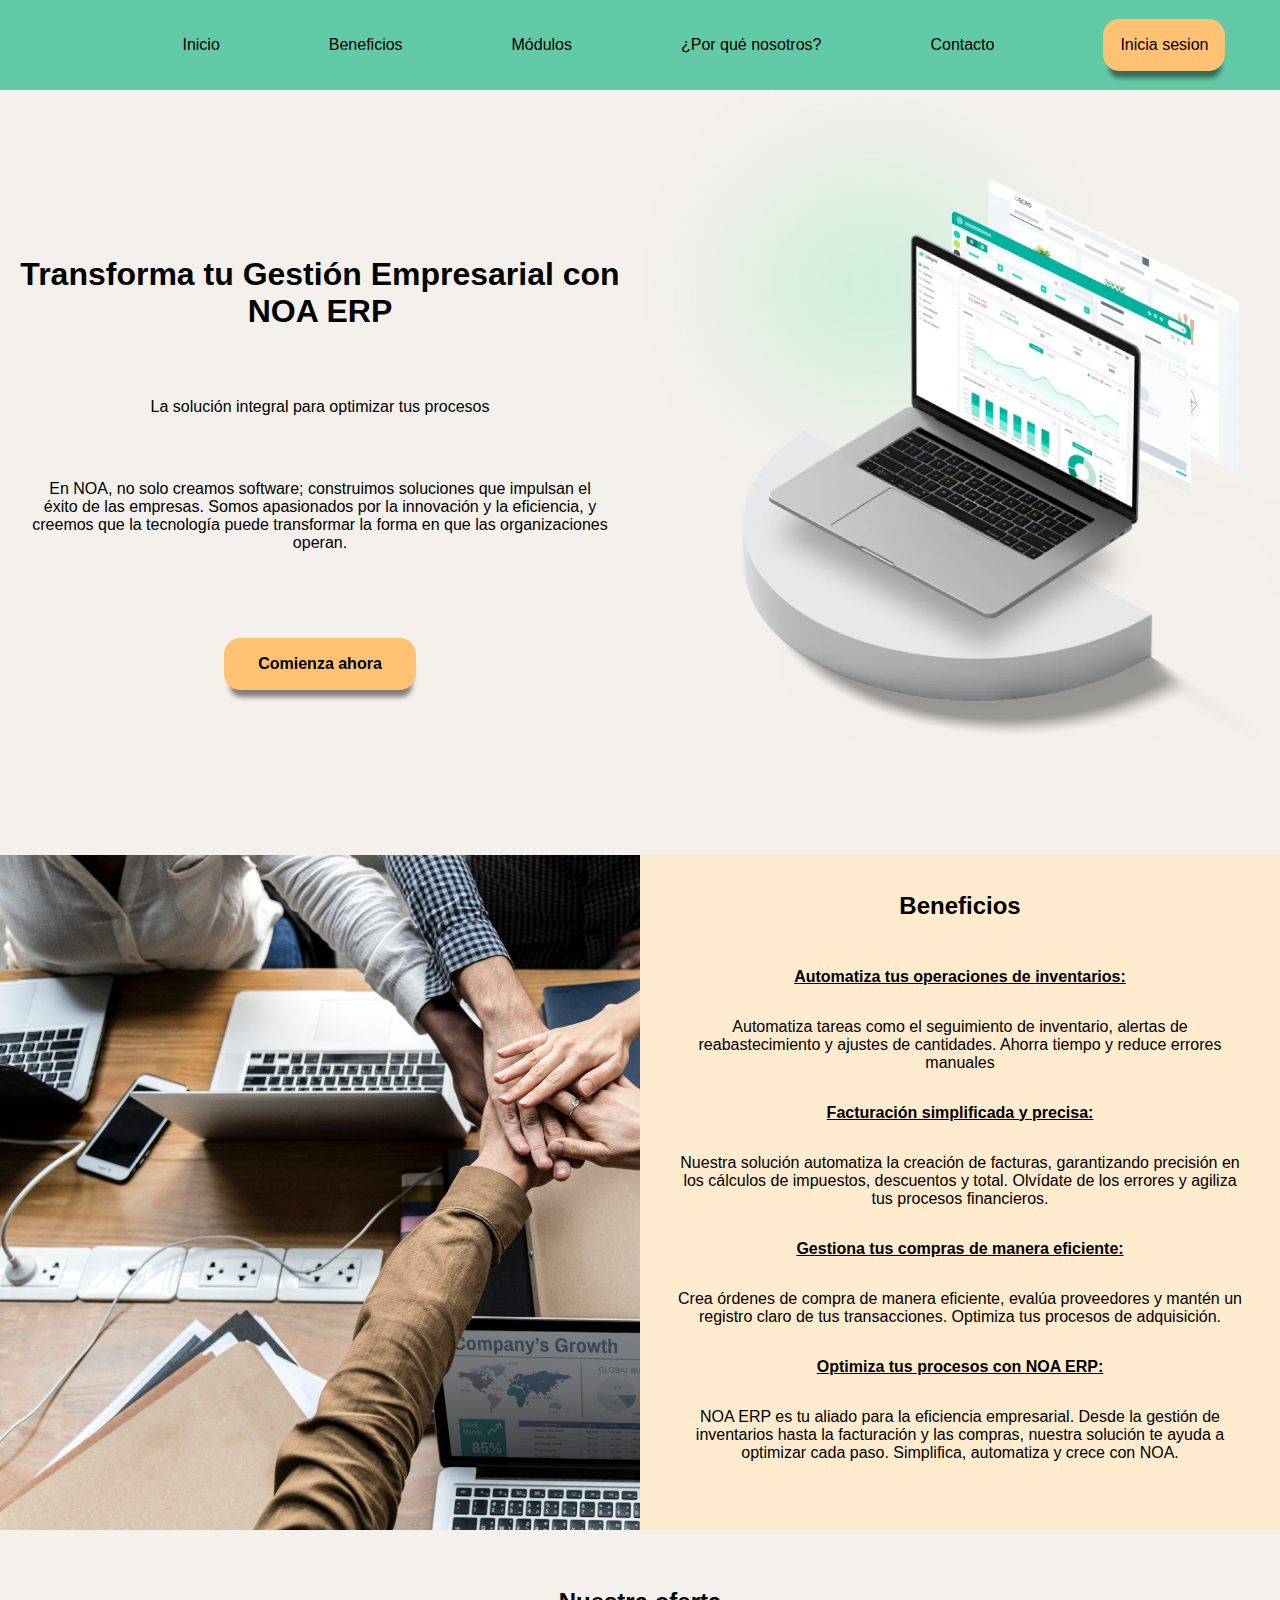
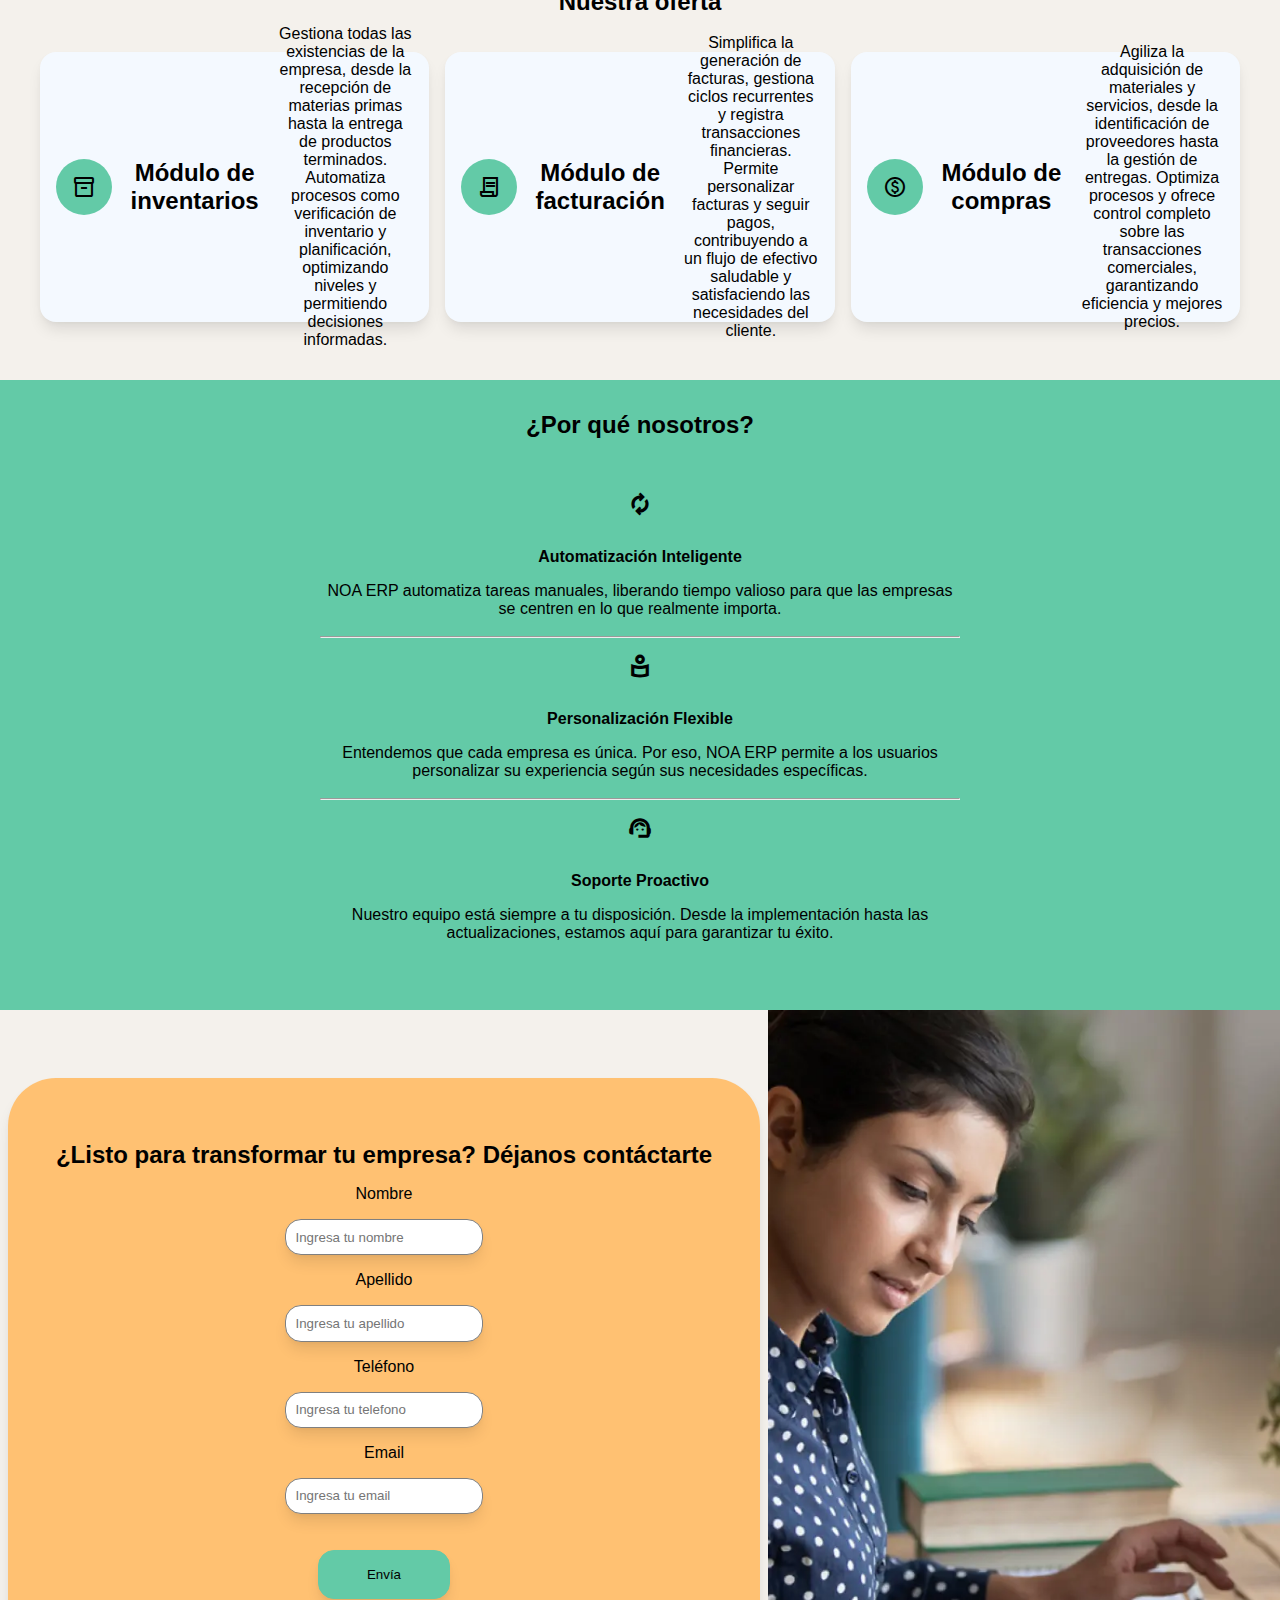
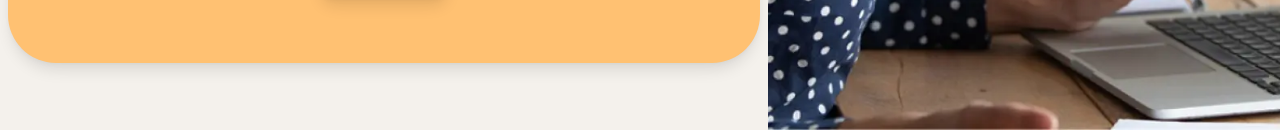
==== index.html @ c00f4f2c "feat: :sparkles: Landing page view" ====
<!DOCTYPE html>
<html lang="en">
    <head>
        <meta charset="UTF-8" />
        <meta name="viewport" content="width=device-width, initial-scale=1.0" />
        <link rel="stylesheet" href="https://fonts.googleapis.com/css2?family=Material+Symbols+Outlined:opsz,wght,FILL,GRAD@24,400,0,0" />
        <link rel="stylesheet" href="style.css" />
        <title>NOA ERP</title>
    </head>
    <body>
        <nav>
            <img src="" alt="" />
            <ul>
                <li><a href="#home">Inicio</a></li>
                <li><a href="#benefits">Beneficios</a></li>
                <li><a href="#modules">Módulos</a></li>
                <li><a href="#why-us">¿Por qué nosotros?</a></li>
                <li><a href="#contact">Contacto</a></li>
                <li>
                    <button><a href="">Inicia sesion</a></button>
                </li>
            </ul>
        </nav>
        <section id="home">
            <div class="info">
                <h1>Transforma tu Gestión Empresarial con NOA ERP</h1>
                <br />
                <br />
                <p>La solución integral para optimizar tus procesos</p>
                <p>
                    En NOA, no solo creamos software; construimos soluciones que impulsan el éxito de las empresas. Somos apasionados por la innovación y la
                    eficiencia, y creemos que la tecnología puede transformar la forma en que las organizaciones operan.
                </p>
                <br />
                <br />
                <br />
                <button>Comienza ahora</button>
            </div>
        </section>
        <section id="benefits">
            <div class="img"></div>
            <div class="info">
                <h2>Beneficios</h2>
                <span><u>Automatiza tus operaciones de inventarios:</u></span>
                <p>
                    Automatiza tareas como el seguimiento de inventario, alertas de reabastecimiento y ajustes de cantidades. Ahorra tiempo y reduce errores
                    manuales
                </p>
                <span><u>Facturación simplificada y precisa:</u></span>
                <p>
                    Nuestra solución automatiza la creación de facturas, garantizando precisión en los cálculos de impuestos, descuentos y total. Olvídate de
                    los errores y agiliza tus procesos financieros.
                </p>
                <span><u>Gestiona tus compras de manera eficiente:</u></span>
                <p>
                    Crea órdenes de compra de manera eficiente, evalúa proveedores y mantén un registro claro de tus transacciones. Optimiza tus procesos de
                    adquisición.
                </p>
                <span><u>Optimiza tus procesos con NOA ERP:</u></span>
                <p>
                    NOA ERP es tu aliado para la eficiencia empresarial. Desde la gestión de inventarios hasta la facturación y las compras, nuestra solución te
                    ayuda a optimizar cada paso. Simplifica, automatiza y crece con NOA.
                </p>
            </div>
        </section>
        <section id="modules">
            <h2>Nuestra oferta</h2>
            <br />
            <br />
            <div class="container-cards">
                <div class="card">
                    <span class="icon material-symbols-outlined"> inventory_2 </span>
                    <h2>Módulo de inventarios</h2>
                    <span class="text-info"
                        >Gestiona todas las existencias de la empresa, desde la recepción de materias primas hasta la entrega de productos terminados.
                        Automatiza procesos como verificación de inventario y planificación, optimizando niveles y permitiendo decisiones informadas.</span
                    >
                </div>
                <div class="card">
                    <span class="icon material-symbols-outlined"> contract </span>
                    <h2>Módulo de facturación</h2>
                    <span class="text-info"
                        >Simplifica la generación de facturas, gestiona ciclos recurrentes y registra transacciones financieras. Permite personalizar facturas y
                        seguir pagos, contribuyendo a un flujo de efectivo saludable y satisfaciendo las necesidades del cliente.</span
                    >
                </div>
                <div class="card">
                    <span class="icon material-symbols-outlined"> monetization_on </span>
                    <h2>Módulo de compras</h2>
                    <span class="text-info"
                        >Agiliza la adquisición de materiales y servicios, desde la identificación de proveedores hasta la gestión de entregas. Optimiza
                        procesos y ofrece control completo sobre las transacciones comerciales, garantizando eficiencia y mejores precios.</span
                    >
                </div>
            </div>
        </section>
        <section id="why-us">
            <h2>¿Por qué nosotros?</h2>
            <div class="info">
                <div>
                    <span class="material-symbols-outlined"> autorenew </span>
                    <span>Automatización Inteligente</span>
                    <p>NOA ERP automatiza tareas manuales, liberando tiempo valioso para que las empresas se centren en lo que realmente importa.</p>
                </div>
                <br />
                <hr />
                <div>
                    <span class="material-symbols-outlined"> for_you </span>
                    <span>Personalización Flexible</span>
                    <p>
                        Entendemos que cada empresa es única. Por eso, NOA ERP permite a los usuarios personalizar su experiencia según sus necesidades
                        específicas.
                    </p>
                </div>
                <br />
                <hr />
                <div>
                    <span class="material-symbols-outlined"> support_agent </span>
                    <span>Soporte Proactivo</span>
                    <p>
                        Nuestro equipo está siempre a tu disposición. Desde la implementación hasta las actualizaciones, estamos aquí para garantizar tu éxito.
                    </p>
                </div>
            </div>
        </section>
        <section id="contact">
            <div class="container-form">
                <form action="">
                    <h2>¿Listo para transformar tu empresa? Déjanos contáctarte</h2>

                    <label for="fist-name">Nombre</label>
                    <input type="text" placeholder="Ingresa tu nombre" />
                    <label for="last-name">Apellido</label>
                    <input type="text" placeholder="Ingresa tu apellido" />
                    <label for="number">Teléfono</label>
                    <input type="number" placeholder="Ingresa tu telefono" />
                    <label for="email">Email</label>
                    <input type="email" placeholder="Ingresa tu email" />
                    <br /><br />
                    <button>Envía</button>
                </form>
            </div>
            <div class="img"></div>
        </section>
    </body>
</html>
---- style.css ----
* {
    margin: 0;
    padding: 0;
    box-sizing: border-box;
    font-family: 'Lato', sans-serif;
    font-weight: 300;
    font-style: normal;
}
body {
    width: 100%;
    display: flex;
    flex-direction: column;
}
h1,
h2 {
    font-family: 'Montserrat', sans-serif;
    font-weight: bold;
    text-align: center;
}

nav {
    width: 100%;
    height: 10vh;
    background-color: #63caa7;
    display: flex;
    flex-direction: row;
}
nav img {
    width: 10%;
}
ul {
    width: 90%;
    display: flex;
    flex-direction: row;
    list-style: none;
    justify-content: space-around;
    align-items: center;
}
ul button,
.info button {
    border-radius: 1rem;
    font-size: 1rem;
    font-weight: bold;
    padding: 1rem;
    background-color: #ffc172;
    border: 1px solid #ffc172;
    -webkit-box-shadow: 1px 12px 5px -5px rgba(0, 0, 0, 0.48);
    -moz-box-shadow: 1px 12px 5px -5px rgba(0, 0, 0, 0.48);
    box-shadow: 1px 12px 5px -5px rgba(0, 0, 0, 0.48);
}
a {
    text-decoration: none;
    color: black;
}
#home {
    width: 100%;
    height: 85vh;
    background-color: #f4f1ec;
    display: flex;
    flex-direction: row;
    background-image: url('./img/home.webp');
    background-position: center;
    background-repeat: no-repeat;
    background-size: cover;
}

#home .info {
    width: 50%;
    display: flex;
    flex-direction: column;
    align-items: center;
    justify-content: center;
}
.info button {
    width: 30%;
}

#home .info p,
#benefits .info p {
    text-align: center;
    padding: 2rem;
}

#benefits {
    width: 100%;
    height: 75vh;
    background-color: blanchedalmond;
    display: flex;
    flex-direction: row;
    justify-content: center;
    align-items: center;
}
#benefits h2 {
    margin-bottom: 3rem;
}
#benefits .img {
    width: 50%;
    height: 75vh;
    background-image: url('./img/benefits.jpg');
    background-repeat: no-repeat;
    background-size: cover;
}
#benefits .info {
    width: 50%;
    height: 75vh;
    display: flex;
    flex-direction: column;
    align-items: center;
    justify-content: center;
}

#benefits .info u {
    font-weight: bold;
}

#modules {
    width: 100%;
    height: 50vh;
    background-color: #f4f1ec;
    padding: 2rem;
    display: flex;
    flex-direction: column;
    justify-content: center;
    align-items: center;
}

#modules .container-cards {
    width: 100%;
    display: flex;
    flex-direction: row;
    justify-content: center;
    align-items: center;
}
.card {
    width: 35%;
    height: 30vh;
    margin: 0 0.5rem;
    border-radius: 1rem;
    background-color: #f4f9ff;
    box-shadow: 0px 2px 6px -2px rgba(0, 0, 0, 0.05), 0px 10px 15px -3px rgba(0, 0, 0, 0.1);
    display: flex;
    justify-content: center;
    align-items: center;
    text-align: center;
}

.card .icon {
    border-radius: 5rem;
    padding: 1rem;
    background-color: #63caa7;
    margin: 0 1rem;
}

.card .text-info {
    width: 75%;
    padding: 1rem;
}

#why-us {
    background-color: #63caa7;
    width: 100%;
    height: 70vh;
    display: flex;
    justify-content: center;
    align-items: center;
    flex-direction: column;
}

#why-us .info {
    height: 60vh;
    width: 100%;
    text-align: center;
}

#why-us hr {
    width: 50%;
    color: black;
}

#why-us div {
    display: flex;
    flex-direction: column;
    align-items: center;
    justify-content: center;
    width: 50%;
}

#why-us div span {
    font-weight: bold;
    margin: 1rem 0;
}

#contact {
    width: 100%;
    height: 80vh;
    display: flex;
    justify-content: center;
    align-items: center;
    flex-direction: row;
    background-color: #f4f1ec;
}

.container-form {
    width: 60%;
    height: 80vh;
    display: flex;
    justify-content: center;
    align-items: center;
}
.container-form form {
    display: flex;
    height: 65vh;
    padding: 3rem;
    border-radius: 3rem;
    align-items: center;
    justify-content: center;
    flex-direction: column;
    background-color: #ffc172;
    box-shadow: 0px 2px 6px -2px rgba(0, 0, 0, 0.05), 0px 10px 15px -3px rgba(0, 0, 0, 0.1);
}

.container-form form label {
    margin: 1rem 0;
}
.container-form form button {
    width: 20%;
    padding: 1rem;
    background-color: #63caa7;
    border: 1px solid #63caa7;
    border-radius: 1rem;
    box-shadow: 0px 2px 6px -2px rgba(0, 0, 0, 0.05), 0px 10px 15px -3px rgba(0, 0, 0, 0.1);
}

#contact .img {
    width: 40%;
    height: 80vh;
    background-image: url('./img/contact.webp');
    background-repeat: no-repeat;
    background-size: cover;
}

input {
    border-radius: 1rem;
    padding: 0.6rem;
    border: 1px solid grey;
    box-shadow: 0px 2px 6px -2px rgba(0, 0, 0, 0.05), 0px 10px 15px -3px rgba(0, 0, 0, 0.1);
}
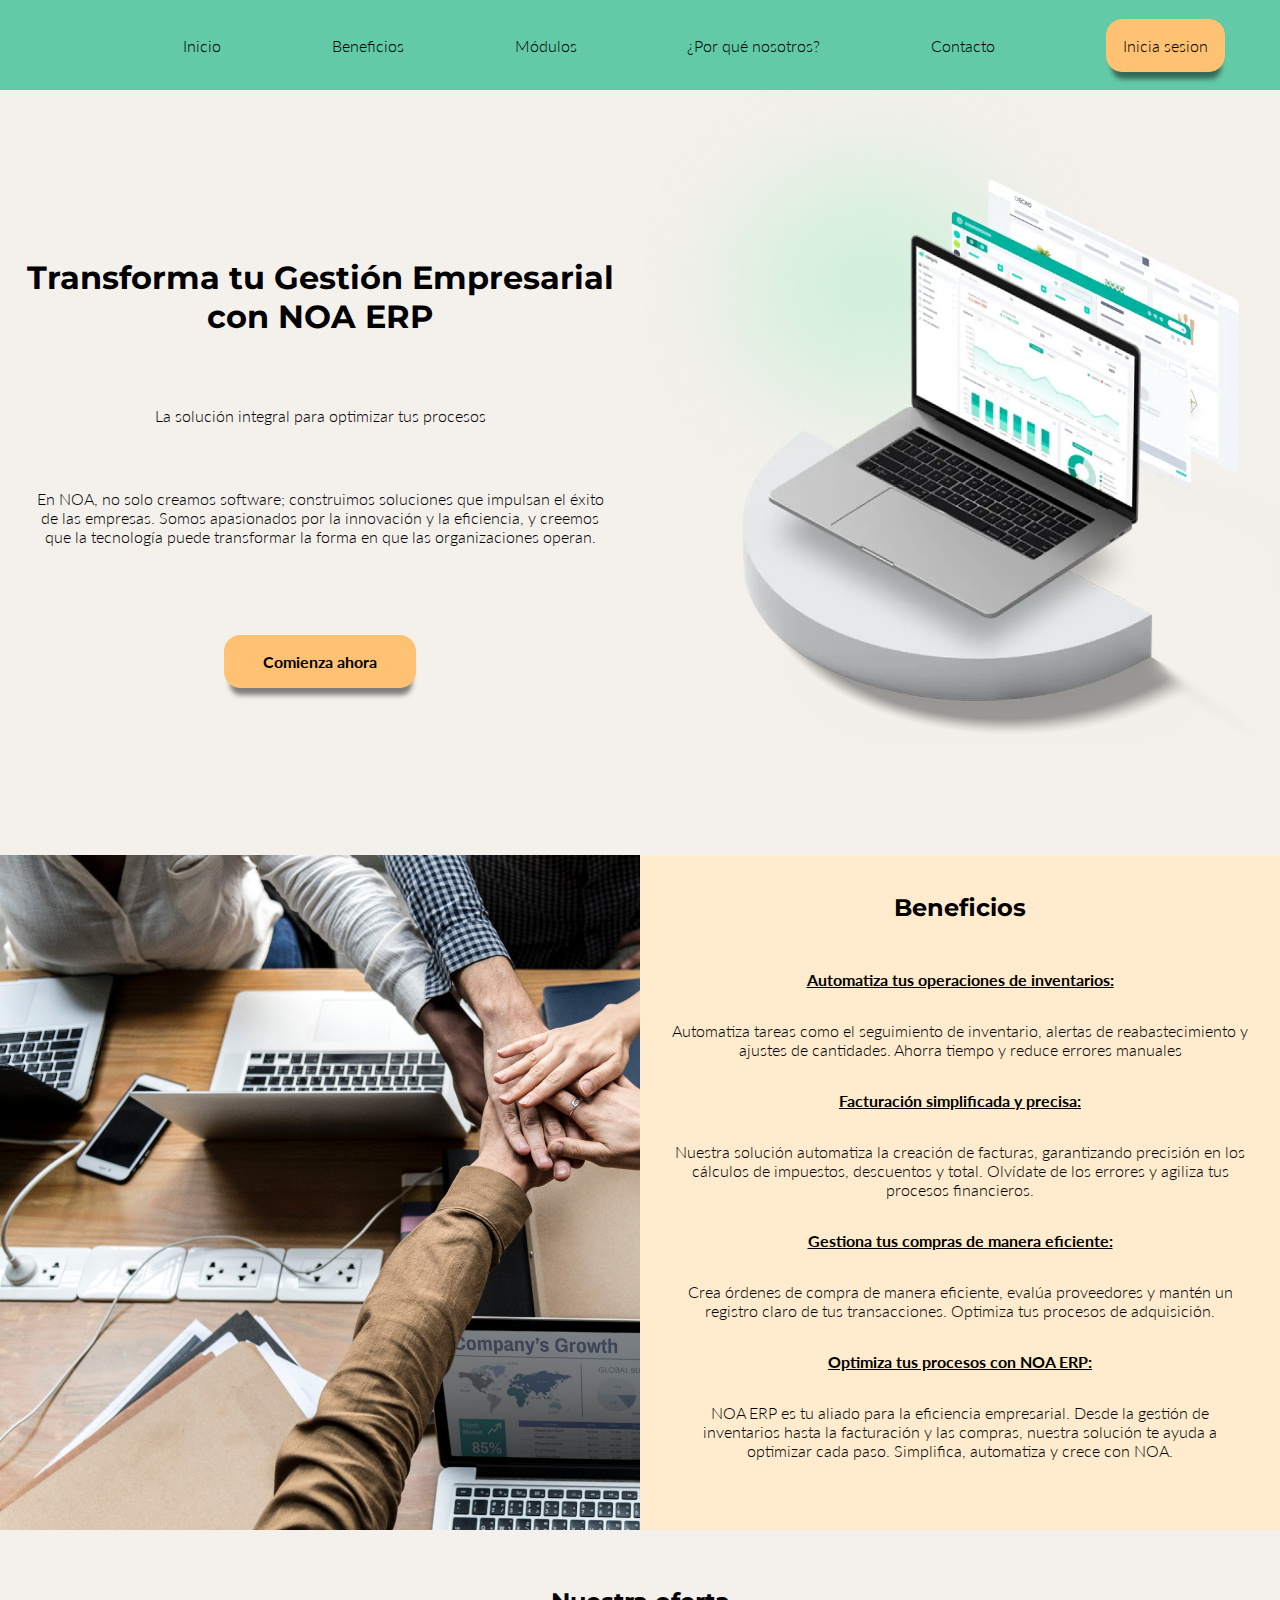
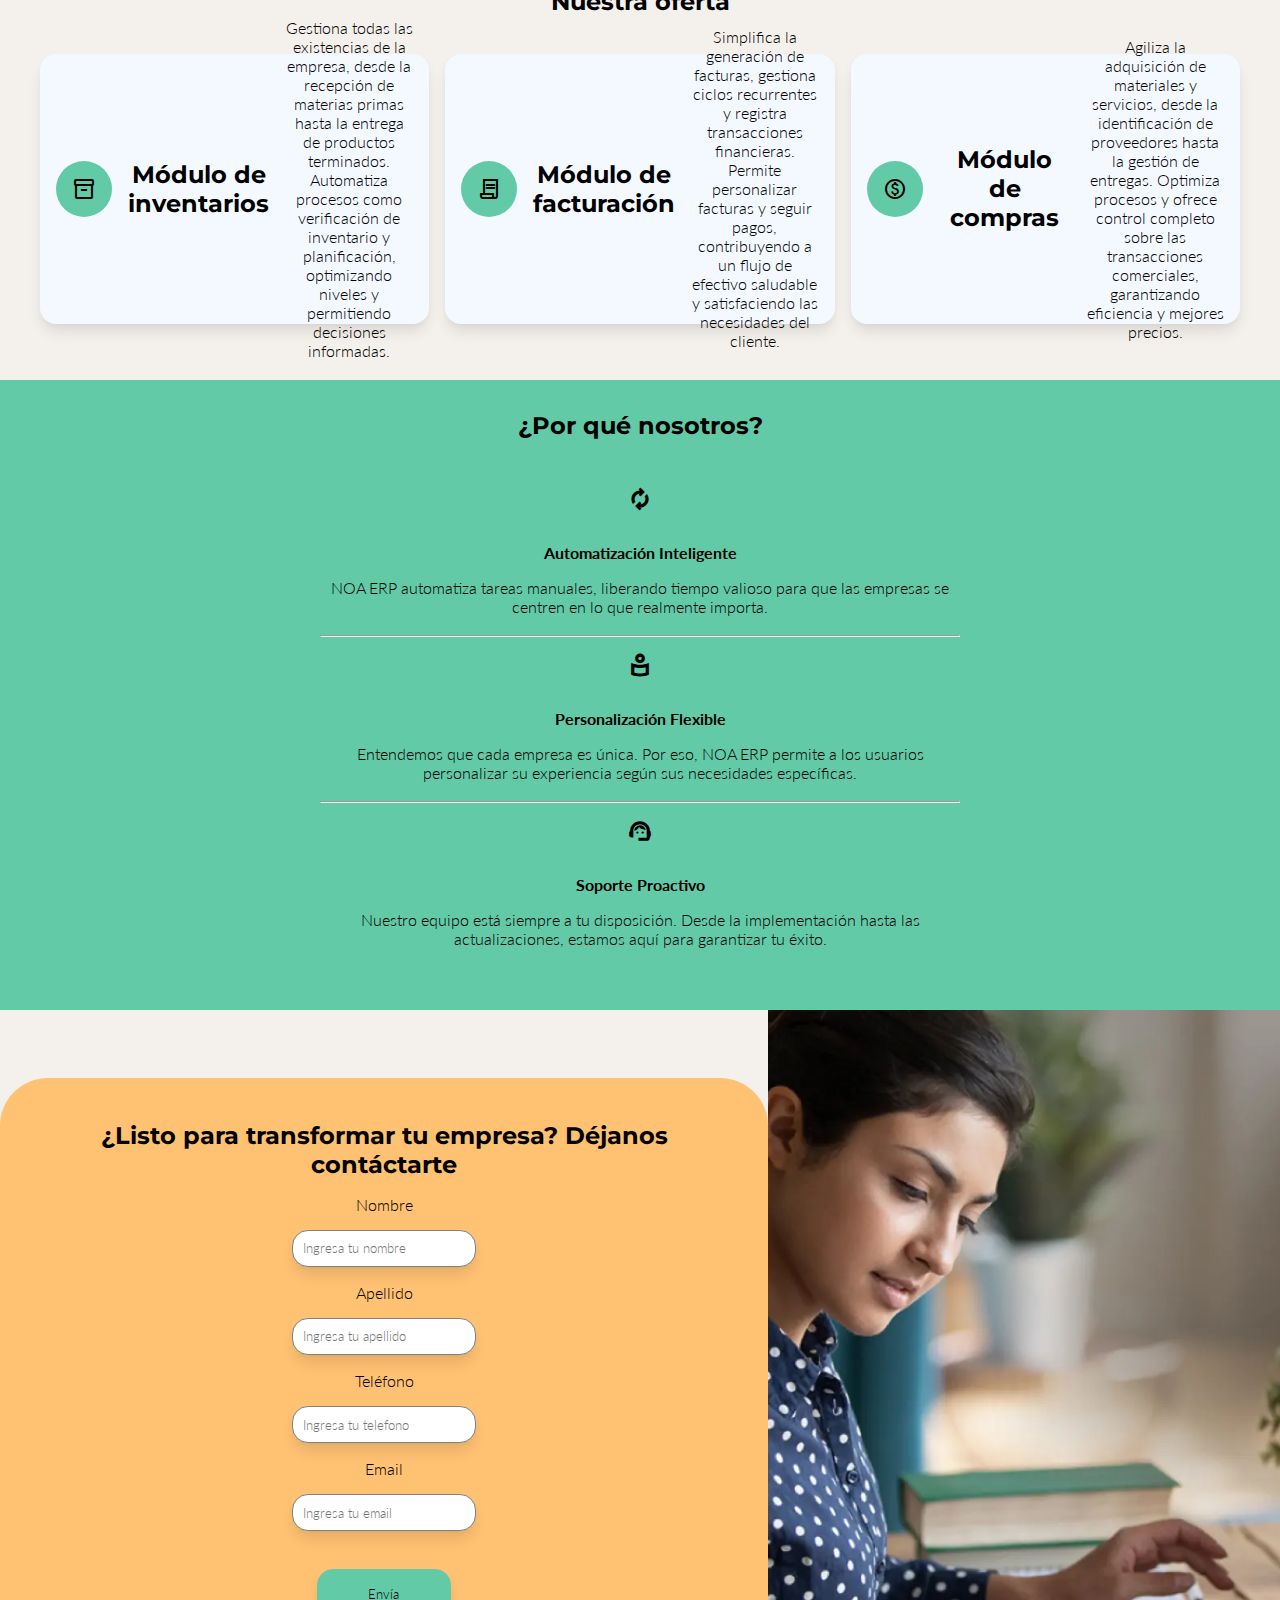
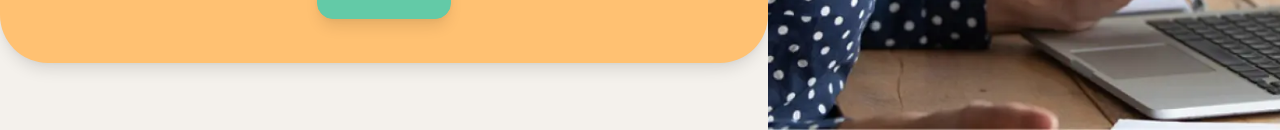
==== commit 5d373a93: "feat: :art: aplicando identidad de la empresa a las paginas de inventario y catalogo" ====
--- a/index.html
+++ b/index.html
@@ -1,146 +1,163 @@
 <!DOCTYPE html>
 <html lang="en">
-    <head>
-        <meta charset="UTF-8" />
-        <meta name="viewport" content="width=device-width, initial-scale=1.0" />
-        <link rel="stylesheet" href="https://fonts.googleapis.com/css2?family=Material+Symbols+Outlined:opsz,wght,FILL,GRAD@24,400,0,0" />
-        <link rel="stylesheet" href="style.css" />
-        <title>NOA ERP</title>
-    </head>
-    <body>
-        <nav>
-            <img src="" alt="" />
-            <ul>
-                <li><a href="#home">Inicio</a></li>
-                <li><a href="#benefits">Beneficios</a></li>
-                <li><a href="#modules">Módulos</a></li>
-                <li><a href="#why-us">¿Por qué nosotros?</a></li>
-                <li><a href="#contact">Contacto</a></li>
-                <li>
-                    <button><a href="">Inicia sesion</a></button>
-                </li>
-            </ul>
-        </nav>
-        <section id="home">
-            <div class="info">
-                <h1>Transforma tu Gestión Empresarial con NOA ERP</h1>
-                <br />
-                <br />
-                <p>La solución integral para optimizar tus procesos</p>
+
+<head>
+    <meta charset="UTF-8" />
+    <meta name="viewport" content="width=device-width, initial-scale=1.0" />
+    <link rel="stylesheet"
+        href="https://fonts.googleapis.com/css2?family=Material+Symbols+Outlined:opsz,wght,FILL,GRAD@24,400,0,0" />
+    <link rel="stylesheet" href="style.css" />
+    <link rel="preconnect" href="https://fonts.googleapis.com">
+    <link rel="preconnect" href="https://fonts.gstatic.com" crossorigin>
+    <link
+        href="https://fonts.googleapis.com/css2?family=Lato:ital,wght@0,100;0,300;0,400;0,700;0,900;1,100;1,300;1,400;1,700;1,900&family=Montserrat:ital,wght@0,100..900;1,100..900&display=swap"
+        rel="stylesheet">
+    <title>NOA ERP</title>
+</head>
+
+<body>
+    <nav>
+        <img src="" alt="" />
+        <ul>
+            <li><a href="#home">Inicio</a></li>
+            <li><a href="#benefits">Beneficios</a></li>
+            <li><a href="#modules">Módulos</a></li>
+            <li><a href="#why-us">¿Por qué nosotros?</a></li>
+            <li><a href="#contact">Contacto</a></li>
+            <li>
+                <button><a href="">Inicia sesion</a></button>
+            </li>
+        </ul>
+    </nav>
+    <section id="home">
+        <div class="info">
+            <h1>Transforma tu Gestión Empresarial con NOA ERP</h1>
+            <br />
+            <br />
+            <p>La solución integral para optimizar tus procesos</p>
+            <p>
+                En NOA, no solo creamos software; construimos soluciones que impulsan el éxito de las empresas. Somos
+                apasionados por la innovación y la
+                eficiencia, y creemos que la tecnología puede transformar la forma en que las organizaciones operan.
+            </p>
+            <br />
+            <br />
+            <br />
+            <button>Comienza ahora</button>
+        </div>
+    </section>
+    <section id="benefits">
+        <div class="img"></div>
+        <div class="info">
+            <h2>Beneficios</h2>
+            <span><u>Automatiza tus operaciones de inventarios:</u></span>
+            <p>
+                Automatiza tareas como el seguimiento de inventario, alertas de reabastecimiento y ajustes de
+                cantidades. Ahorra tiempo y reduce errores
+                manuales
+            </p>
+            <span><u>Facturación simplificada y precisa:</u></span>
+            <p>
+                Nuestra solución automatiza la creación de facturas, garantizando precisión en los cálculos de
+                impuestos, descuentos y total. Olvídate de
+                los errores y agiliza tus procesos financieros.
+            </p>
+            <span><u>Gestiona tus compras de manera eficiente:</u></span>
+            <p>
+                Crea órdenes de compra de manera eficiente, evalúa proveedores y mantén un registro claro de tus
+                transacciones. Optimiza tus procesos de
+                adquisición.
+            </p>
+            <span><u>Optimiza tus procesos con NOA ERP:</u></span>
+            <p>
+                NOA ERP es tu aliado para la eficiencia empresarial. Desde la gestión de inventarios hasta la
+                facturación y las compras, nuestra solución te
+                ayuda a optimizar cada paso. Simplifica, automatiza y crece con NOA.
+            </p>
+        </div>
+    </section>
+    <section id="modules">
+        <h2>Nuestra oferta</h2>
+        <br />
+        <br />
+        <div class="container-cards">
+            <div class="card">
+                <span class="icon material-symbols-outlined"> inventory_2 </span>
+                <h2>Módulo de inventarios</h2>
+                <span class="text-info">Gestiona todas las existencias de la empresa, desde la recepción de materias
+                    primas hasta la entrega de productos terminados.
+                    Automatiza procesos como verificación de inventario y planificación, optimizando niveles y
+                    permitiendo decisiones informadas.</span>
+            </div>
+            <div class="card">
+                <span class="icon material-symbols-outlined"> contract </span>
+                <h2>Módulo de facturación</h2>
+                <span class="text-info">Simplifica la generación de facturas, gestiona ciclos recurrentes y registra
+                    transacciones financieras. Permite personalizar facturas y
+                    seguir pagos, contribuyendo a un flujo de efectivo saludable y satisfaciendo las necesidades del
+                    cliente.</span>
+            </div>
+            <div class="card">
+                <span class="icon material-symbols-outlined"> monetization_on </span>
+                <h2>Módulo de compras</h2>
+                <span class="text-info">Agiliza la adquisición de materiales y servicios, desde la identificación de
+                    proveedores hasta la gestión de entregas. Optimiza
+                    procesos y ofrece control completo sobre las transacciones comerciales, garantizando eficiencia y
+                    mejores precios.</span>
+            </div>
+        </div>
+    </section>
+    <section id="why-us">
+        <h2>¿Por qué nosotros?</h2>
+        <div class="info">
+            <div>
+                <span class="material-symbols-outlined"> autorenew </span>
+                <span>Automatización Inteligente</span>
+                <p>NOA ERP automatiza tareas manuales, liberando tiempo valioso para que las empresas se centren en lo
+                    que realmente importa.</p>
+            </div>
+            <br />
+            <hr />
+            <div>
+                <span class="material-symbols-outlined"> for_you </span>
+                <span>Personalización Flexible</span>
                 <p>
-                    En NOA, no solo creamos software; construimos soluciones que impulsan el éxito de las empresas. Somos apasionados por la innovación y la
-                    eficiencia, y creemos que la tecnología puede transformar la forma en que las organizaciones operan.
-                </p>
-                <br />
-                <br />
-                <br />
-                <button>Comienza ahora</button>
-            </div>
-        </section>
-        <section id="benefits">
-            <div class="img"></div>
-            <div class="info">
-                <h2>Beneficios</h2>
-                <span><u>Automatiza tus operaciones de inventarios:</u></span>
-                <p>
-                    Automatiza tareas como el seguimiento de inventario, alertas de reabastecimiento y ajustes de cantidades. Ahorra tiempo y reduce errores
-                    manuales
-                </p>
-                <span><u>Facturación simplificada y precisa:</u></span>
-                <p>
-                    Nuestra solución automatiza la creación de facturas, garantizando precisión en los cálculos de impuestos, descuentos y total. Olvídate de
-                    los errores y agiliza tus procesos financieros.
-                </p>
-                <span><u>Gestiona tus compras de manera eficiente:</u></span>
-                <p>
-                    Crea órdenes de compra de manera eficiente, evalúa proveedores y mantén un registro claro de tus transacciones. Optimiza tus procesos de
-                    adquisición.
-                </p>
-                <span><u>Optimiza tus procesos con NOA ERP:</u></span>
-                <p>
-                    NOA ERP es tu aliado para la eficiencia empresarial. Desde la gestión de inventarios hasta la facturación y las compras, nuestra solución te
-                    ayuda a optimizar cada paso. Simplifica, automatiza y crece con NOA.
+                    Entendemos que cada empresa es única. Por eso, NOA ERP permite a los usuarios personalizar su
+                    experiencia según sus necesidades
+                    específicas.
                 </p>
             </div>
-        </section>
-        <section id="modules">
-            <h2>Nuestra oferta</h2>
             <br />
-            <br />
-            <div class="container-cards">
-                <div class="card">
-                    <span class="icon material-symbols-outlined"> inventory_2 </span>
-                    <h2>Módulo de inventarios</h2>
-                    <span class="text-info"
-                        >Gestiona todas las existencias de la empresa, desde la recepción de materias primas hasta la entrega de productos terminados.
-                        Automatiza procesos como verificación de inventario y planificación, optimizando niveles y permitiendo decisiones informadas.</span
-                    >
-                </div>
-                <div class="card">
-                    <span class="icon material-symbols-outlined"> contract </span>
-                    <h2>Módulo de facturación</h2>
-                    <span class="text-info"
-                        >Simplifica la generación de facturas, gestiona ciclos recurrentes y registra transacciones financieras. Permite personalizar facturas y
-                        seguir pagos, contribuyendo a un flujo de efectivo saludable y satisfaciendo las necesidades del cliente.</span
-                    >
-                </div>
-                <div class="card">
-                    <span class="icon material-symbols-outlined"> monetization_on </span>
-                    <h2>Módulo de compras</h2>
-                    <span class="text-info"
-                        >Agiliza la adquisición de materiales y servicios, desde la identificación de proveedores hasta la gestión de entregas. Optimiza
-                        procesos y ofrece control completo sobre las transacciones comerciales, garantizando eficiencia y mejores precios.</span
-                    >
-                </div>
+            <hr />
+            <div>
+                <span class="material-symbols-outlined"> support_agent </span>
+                <span>Soporte Proactivo</span>
+                <p>
+                    Nuestro equipo está siempre a tu disposición. Desde la implementación hasta las actualizaciones,
+                    estamos aquí para garantizar tu éxito.
+                </p>
             </div>
-        </section>
-        <section id="why-us">
-            <h2>¿Por qué nosotros?</h2>
-            <div class="info">
-                <div>
-                    <span class="material-symbols-outlined"> autorenew </span>
-                    <span>Automatización Inteligente</span>
-                    <p>NOA ERP automatiza tareas manuales, liberando tiempo valioso para que las empresas se centren en lo que realmente importa.</p>
-                </div>
-                <br />
-                <hr />
-                <div>
-                    <span class="material-symbols-outlined"> for_you </span>
-                    <span>Personalización Flexible</span>
-                    <p>
-                        Entendemos que cada empresa es única. Por eso, NOA ERP permite a los usuarios personalizar su experiencia según sus necesidades
-                        específicas.
-                    </p>
-                </div>
-                <br />
-                <hr />
-                <div>
-                    <span class="material-symbols-outlined"> support_agent </span>
-                    <span>Soporte Proactivo</span>
-                    <p>
-                        Nuestro equipo está siempre a tu disposición. Desde la implementación hasta las actualizaciones, estamos aquí para garantizar tu éxito.
-                    </p>
-                </div>
-            </div>
-        </section>
-        <section id="contact">
-            <div class="container-form">
-                <form action="">
-                    <h2>¿Listo para transformar tu empresa? Déjanos contáctarte</h2>
+        </div>
+    </section>
+    <section id="contact">
+        <div class="container-form">
+            <form action="">
+                <h2>¿Listo para transformar tu empresa? Déjanos contáctarte</h2>
 
-                    <label for="fist-name">Nombre</label>
-                    <input type="text" placeholder="Ingresa tu nombre" />
-                    <label for="last-name">Apellido</label>
-                    <input type="text" placeholder="Ingresa tu apellido" />
-                    <label for="number">Teléfono</label>
-                    <input type="number" placeholder="Ingresa tu telefono" />
-                    <label for="email">Email</label>
-                    <input type="email" placeholder="Ingresa tu email" />
-                    <br /><br />
-                    <button>Envía</button>
-                </form>
-            </div>
-            <div class="img"></div>
-        </section>
-    </body>
-</html>
+                <label for="fist-name">Nombre</label>
+                <input type="text" placeholder="Ingresa tu nombre" />
+                <label for="last-name">Apellido</label>
+                <input type="text" placeholder="Ingresa tu apellido" />
+                <label for="number">Teléfono</label>
+                <input type="number" placeholder="Ingresa tu telefono" />
+                <label for="email">Email</label>
+                <input type="email" placeholder="Ingresa tu email" />
+                <br /><br />
+                <button>Envía</button>
+            </form>
+        </div>
+        <div class="img"></div>
+    </section>
+</body>
+
+</html>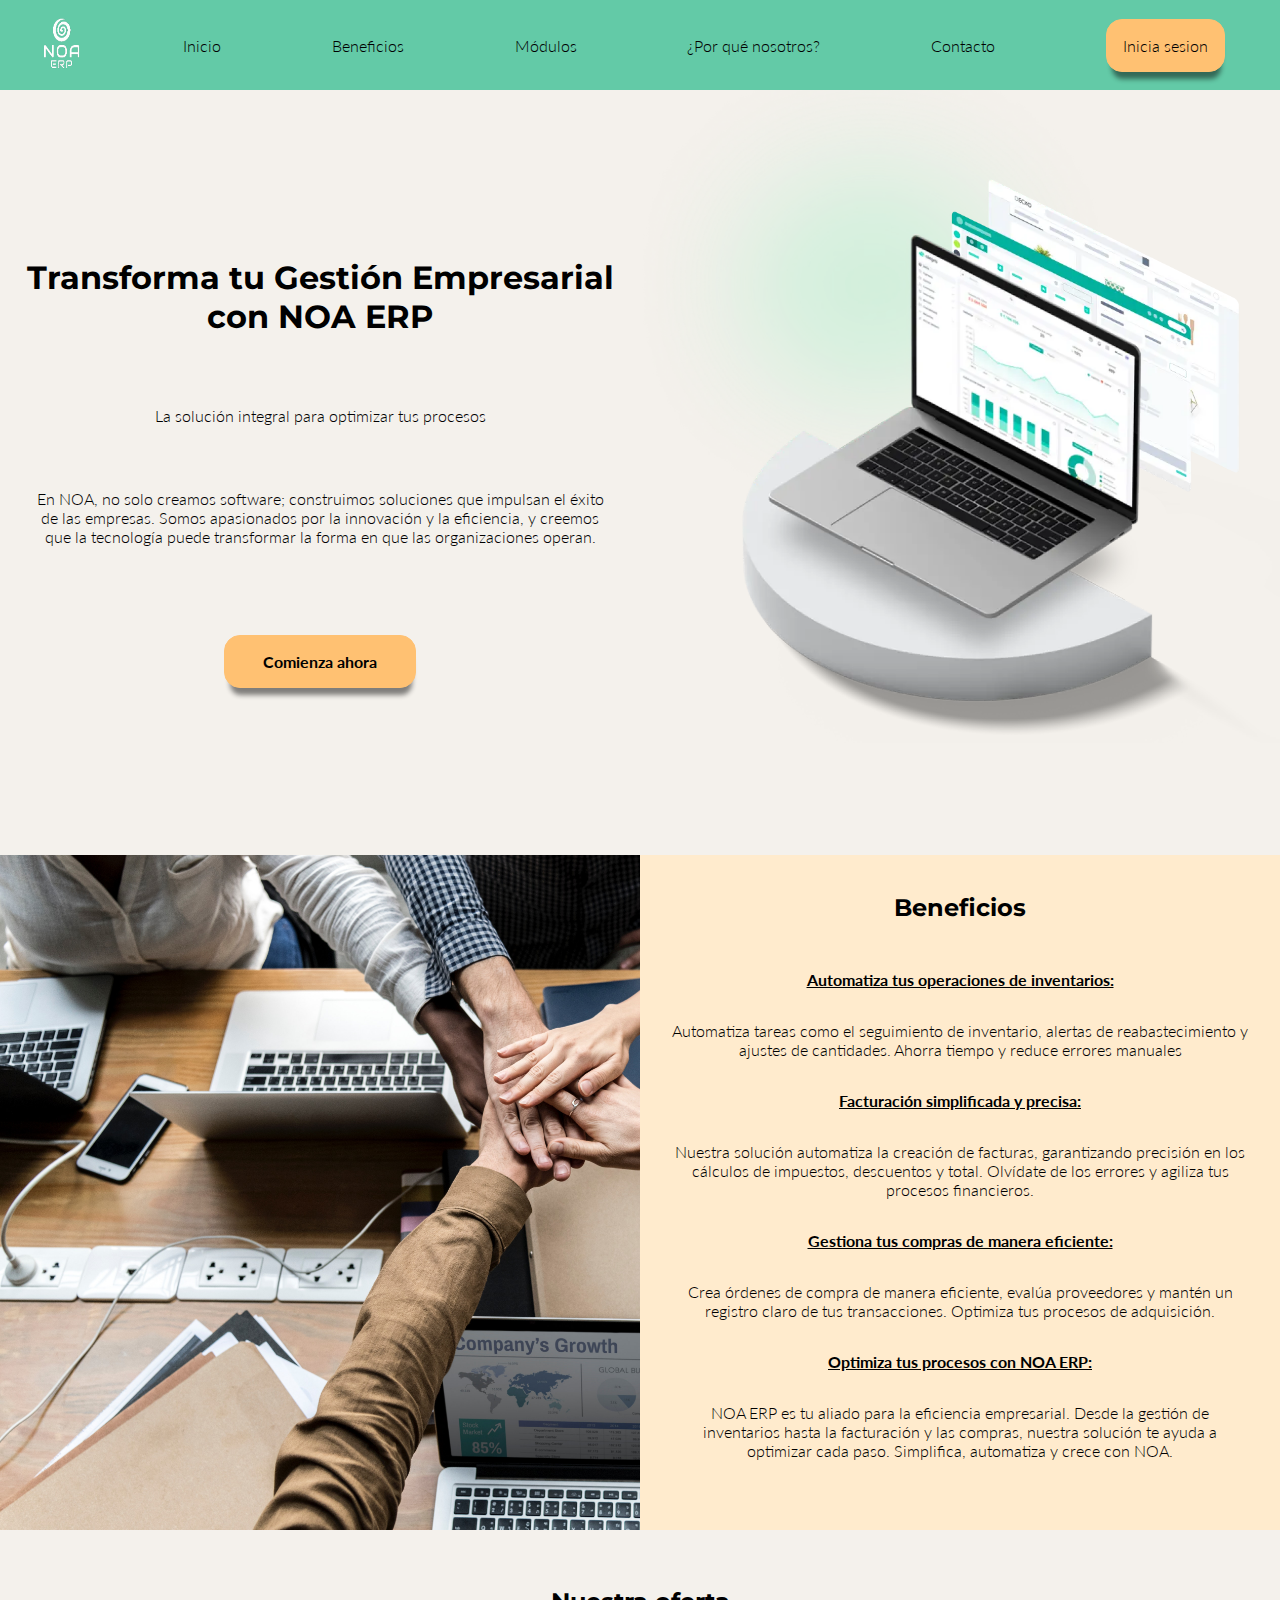
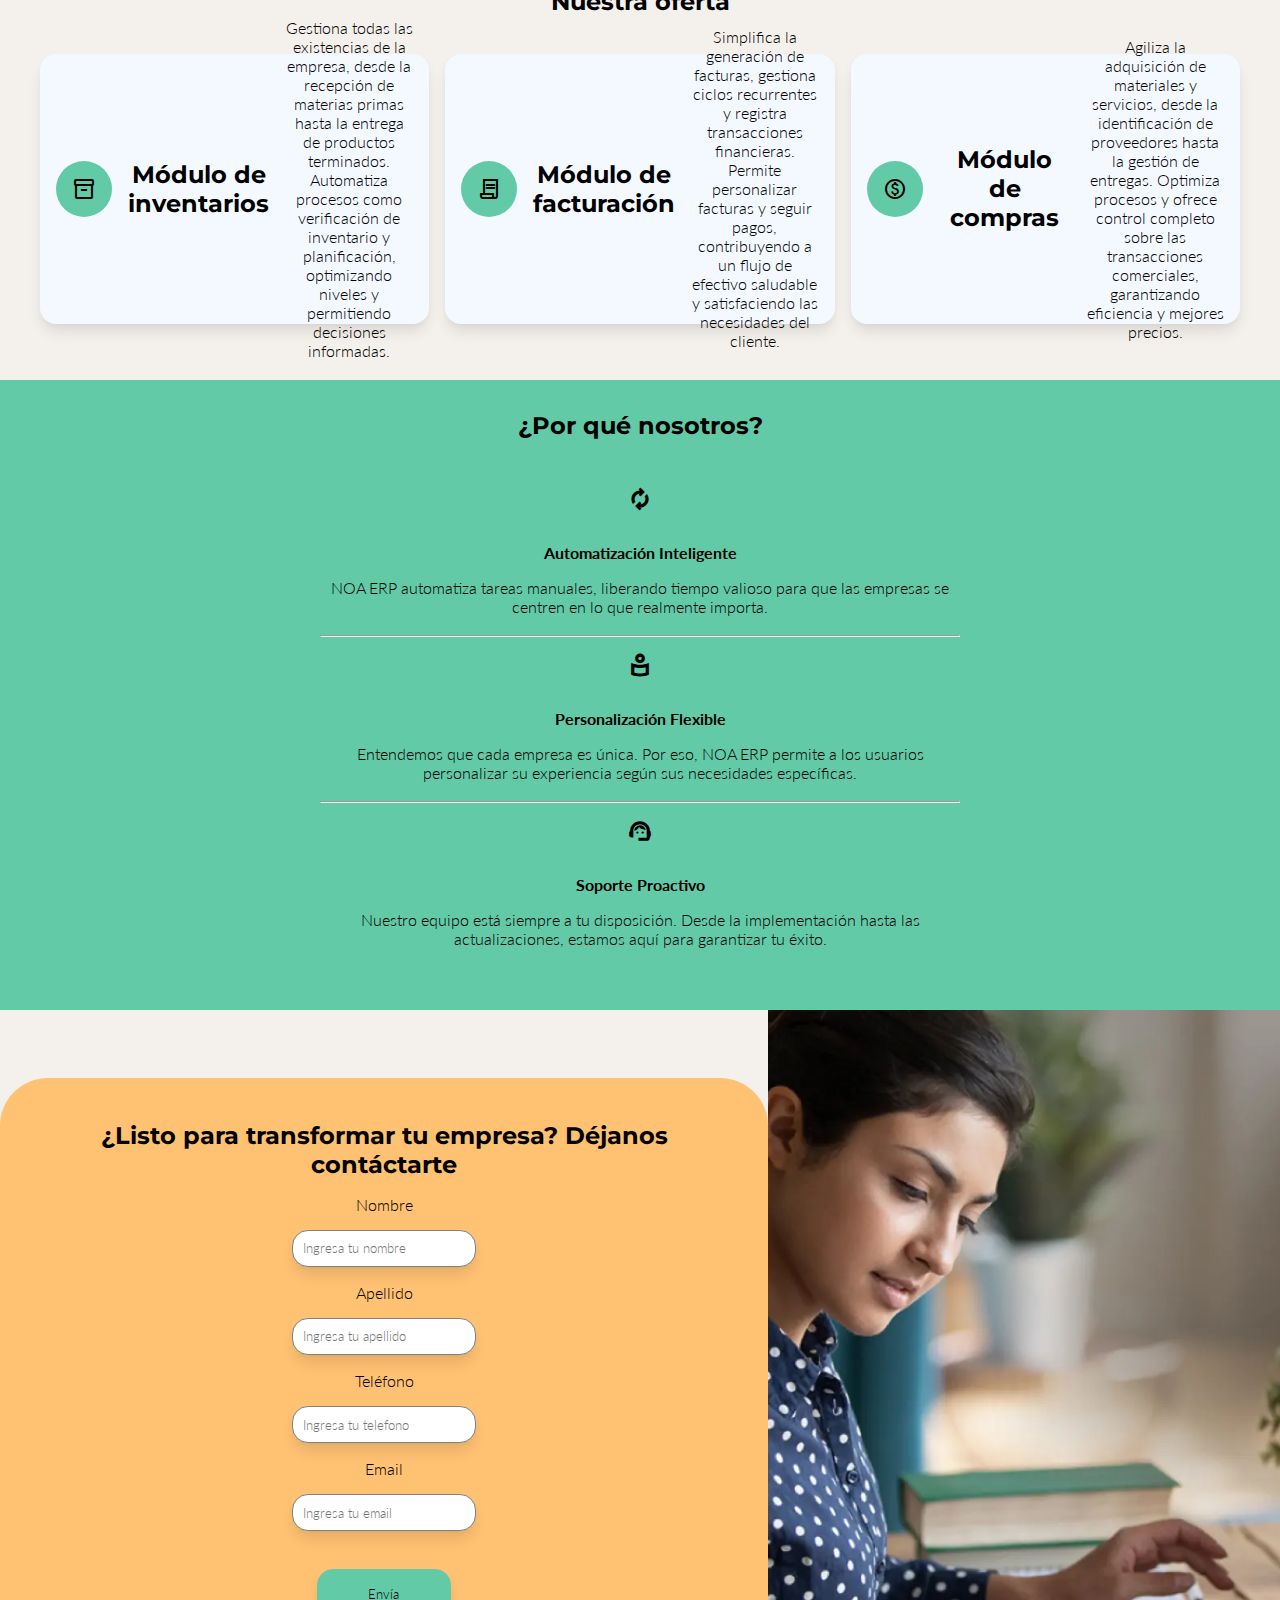
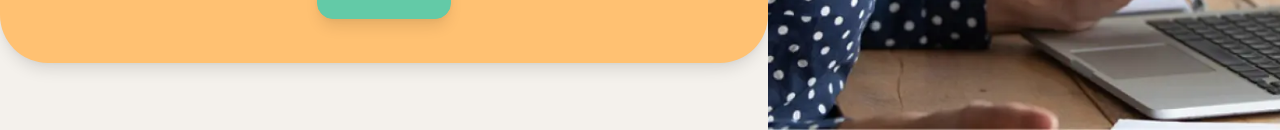
==== commit e81782be: "feat: :sparkles: Logo" ====
--- a/index.html
+++ b/index.html
@@ -1,163 +1,153 @@
 <!DOCTYPE html>
 <html lang="en">
+    <head>
+        <meta charset="UTF-8" />
+        <meta name="viewport" content="width=device-width, initial-scale=1.0" />
+        <link rel="stylesheet" href="https://fonts.googleapis.com/css2?family=Material+Symbols+Outlined:opsz,wght,FILL,GRAD@24,400,0,0" />
+        <link rel="stylesheet" href="style.css" />
+        <link rel="preconnect" href="https://fonts.googleapis.com" />
+        <link rel="preconnect" href="https://fonts.gstatic.com" crossorigin />
+        <link
+            href="https://fonts.googleapis.com/css2?family=Lato:ital,wght@0,100;0,300;0,400;0,700;0,900;1,100;1,300;1,400;1,700;1,900&family=Montserrat:ital,wght@0,100..900;1,100..900&display=swap"
+            rel="stylesheet"
+        />
+        <title>NOA ERP</title>
+    </head>
 
-<head>
-    <meta charset="UTF-8" />
-    <meta name="viewport" content="width=device-width, initial-scale=1.0" />
-    <link rel="stylesheet"
-        href="https://fonts.googleapis.com/css2?family=Material+Symbols+Outlined:opsz,wght,FILL,GRAD@24,400,0,0" />
-    <link rel="stylesheet" href="style.css" />
-    <link rel="preconnect" href="https://fonts.googleapis.com">
-    <link rel="preconnect" href="https://fonts.gstatic.com" crossorigin>
-    <link
-        href="https://fonts.googleapis.com/css2?family=Lato:ital,wght@0,100;0,300;0,400;0,700;0,900;1,100;1,300;1,400;1,700;1,900&family=Montserrat:ital,wght@0,100..900;1,100..900&display=swap"
-        rel="stylesheet">
-    <title>NOA ERP</title>
-</head>
-
-<body>
-    <nav>
-        <img src="" alt="" />
-        <ul>
-            <li><a href="#home">Inicio</a></li>
-            <li><a href="#benefits">Beneficios</a></li>
-            <li><a href="#modules">Módulos</a></li>
-            <li><a href="#why-us">¿Por qué nosotros?</a></li>
-            <li><a href="#contact">Contacto</a></li>
-            <li>
-                <button><a href="">Inicia sesion</a></button>
-            </li>
-        </ul>
-    </nav>
-    <section id="home">
-        <div class="info">
-            <h1>Transforma tu Gestión Empresarial con NOA ERP</h1>
+    <body>
+        <nav>
+            <img src="./img/logo_removebg.png" />
+            <ul>
+                <li><a href="#home">Inicio</a></li>
+                <li><a href="#benefits">Beneficios</a></li>
+                <li><a href="#modules">Módulos</a></li>
+                <li><a href="#why-us">¿Por qué nosotros?</a></li>
+                <li><a href="#contact">Contacto</a></li>
+                <li>
+                    <button><a href="views/user/user.html">Inicia sesion</a></button>
+                </li>
+            </ul>
+        </nav>
+        <section id="home">
+            <div class="info">
+                <h1>Transforma tu Gestión Empresarial con NOA ERP</h1>
+                <br />
+                <br />
+                <p>La solución integral para optimizar tus procesos</p>
+                <p>
+                    En NOA, no solo creamos software; construimos soluciones que impulsan el éxito de las empresas. Somos apasionados por la innovación y la
+                    eficiencia, y creemos que la tecnología puede transformar la forma en que las organizaciones operan.
+                </p>
+                <br />
+                <br />
+                <br />
+                <button>Comienza ahora</button>
+            </div>
+        </section>
+        <section id="benefits">
+            <div class="img"></div>
+            <div class="info">
+                <h2>Beneficios</h2>
+                <span><u>Automatiza tus operaciones de inventarios:</u></span>
+                <p>
+                    Automatiza tareas como el seguimiento de inventario, alertas de reabastecimiento y ajustes de cantidades. Ahorra tiempo y reduce errores
+                    manuales
+                </p>
+                <span><u>Facturación simplificada y precisa:</u></span>
+                <p>
+                    Nuestra solución automatiza la creación de facturas, garantizando precisión en los cálculos de impuestos, descuentos y total. Olvídate de
+                    los errores y agiliza tus procesos financieros.
+                </p>
+                <span><u>Gestiona tus compras de manera eficiente:</u></span>
+                <p>
+                    Crea órdenes de compra de manera eficiente, evalúa proveedores y mantén un registro claro de tus transacciones. Optimiza tus procesos de
+                    adquisición.
+                </p>
+                <span><u>Optimiza tus procesos con NOA ERP:</u></span>
+                <p>
+                    NOA ERP es tu aliado para la eficiencia empresarial. Desde la gestión de inventarios hasta la facturación y las compras, nuestra solución te
+                    ayuda a optimizar cada paso. Simplifica, automatiza y crece con NOA.
+                </p>
+            </div>
+        </section>
+        <section id="modules">
+            <h2>Nuestra oferta</h2>
             <br />
             <br />
-            <p>La solución integral para optimizar tus procesos</p>
-            <p>
-                En NOA, no solo creamos software; construimos soluciones que impulsan el éxito de las empresas. Somos
-                apasionados por la innovación y la
-                eficiencia, y creemos que la tecnología puede transformar la forma en que las organizaciones operan.
-            </p>
-            <br />
-            <br />
-            <br />
-            <button>Comienza ahora</button>
-        </div>
-    </section>
-    <section id="benefits">
-        <div class="img"></div>
-        <div class="info">
-            <h2>Beneficios</h2>
-            <span><u>Automatiza tus operaciones de inventarios:</u></span>
-            <p>
-                Automatiza tareas como el seguimiento de inventario, alertas de reabastecimiento y ajustes de
-                cantidades. Ahorra tiempo y reduce errores
-                manuales
-            </p>
-            <span><u>Facturación simplificada y precisa:</u></span>
-            <p>
-                Nuestra solución automatiza la creación de facturas, garantizando precisión en los cálculos de
-                impuestos, descuentos y total. Olvídate de
-                los errores y agiliza tus procesos financieros.
-            </p>
-            <span><u>Gestiona tus compras de manera eficiente:</u></span>
-            <p>
-                Crea órdenes de compra de manera eficiente, evalúa proveedores y mantén un registro claro de tus
-                transacciones. Optimiza tus procesos de
-                adquisición.
-            </p>
-            <span><u>Optimiza tus procesos con NOA ERP:</u></span>
-            <p>
-                NOA ERP es tu aliado para la eficiencia empresarial. Desde la gestión de inventarios hasta la
-                facturación y las compras, nuestra solución te
-                ayuda a optimizar cada paso. Simplifica, automatiza y crece con NOA.
-            </p>
-        </div>
-    </section>
-    <section id="modules">
-        <h2>Nuestra oferta</h2>
-        <br />
-        <br />
-        <div class="container-cards">
-            <div class="card">
-                <span class="icon material-symbols-outlined"> inventory_2 </span>
-                <h2>Módulo de inventarios</h2>
-                <span class="text-info">Gestiona todas las existencias de la empresa, desde la recepción de materias
-                    primas hasta la entrega de productos terminados.
-                    Automatiza procesos como verificación de inventario y planificación, optimizando niveles y
-                    permitiendo decisiones informadas.</span>
+            <div class="container-cards">
+                <div class="card">
+                    <span class="icon material-symbols-outlined"> inventory_2 </span>
+                    <h2>Módulo de inventarios</h2>
+                    <span class="text-info"
+                        >Gestiona todas las existencias de la empresa, desde la recepción de materias primas hasta la entrega de productos terminados.
+                        Automatiza procesos como verificación de inventario y planificación, optimizando niveles y permitiendo decisiones informadas.</span
+                    >
+                </div>
+                <div class="card">
+                    <span class="icon material-symbols-outlined"> contract </span>
+                    <h2>Módulo de facturación</h2>
+                    <span class="text-info"
+                        >Simplifica la generación de facturas, gestiona ciclos recurrentes y registra transacciones financieras. Permite personalizar facturas y
+                        seguir pagos, contribuyendo a un flujo de efectivo saludable y satisfaciendo las necesidades del cliente.</span
+                    >
+                </div>
+                <div class="card">
+                    <span class="icon material-symbols-outlined"> monetization_on </span>
+                    <h2>Módulo de compras</h2>
+                    <span class="text-info"
+                        >Agiliza la adquisición de materiales y servicios, desde la identificación de proveedores hasta la gestión de entregas. Optimiza
+                        procesos y ofrece control completo sobre las transacciones comerciales, garantizando eficiencia y mejores precios.</span
+                    >
+                </div>
             </div>
-            <div class="card">
-                <span class="icon material-symbols-outlined"> contract </span>
-                <h2>Módulo de facturación</h2>
-                <span class="text-info">Simplifica la generación de facturas, gestiona ciclos recurrentes y registra
-                    transacciones financieras. Permite personalizar facturas y
-                    seguir pagos, contribuyendo a un flujo de efectivo saludable y satisfaciendo las necesidades del
-                    cliente.</span>
+        </section>
+        <section id="why-us">
+            <h2>¿Por qué nosotros?</h2>
+            <div class="info">
+                <div>
+                    <span class="material-symbols-outlined"> autorenew </span>
+                    <span>Automatización Inteligente</span>
+                    <p>NOA ERP automatiza tareas manuales, liberando tiempo valioso para que las empresas se centren en lo que realmente importa.</p>
+                </div>
+                <br />
+                <hr />
+                <div>
+                    <span class="material-symbols-outlined"> for_you </span>
+                    <span>Personalización Flexible</span>
+                    <p>
+                        Entendemos que cada empresa es única. Por eso, NOA ERP permite a los usuarios personalizar su experiencia según sus necesidades
+                        específicas.
+                    </p>
+                </div>
+                <br />
+                <hr />
+                <div>
+                    <span class="material-symbols-outlined"> support_agent </span>
+                    <span>Soporte Proactivo</span>
+                    <p>
+                        Nuestro equipo está siempre a tu disposición. Desde la implementación hasta las actualizaciones, estamos aquí para garantizar tu éxito.
+                    </p>
+                </div>
             </div>
-            <div class="card">
-                <span class="icon material-symbols-outlined"> monetization_on </span>
-                <h2>Módulo de compras</h2>
-                <span class="text-info">Agiliza la adquisición de materiales y servicios, desde la identificación de
-                    proveedores hasta la gestión de entregas. Optimiza
-                    procesos y ofrece control completo sobre las transacciones comerciales, garantizando eficiencia y
-                    mejores precios.</span>
+        </section>
+        <section id="contact">
+            <div class="container-form">
+                <form action="">
+                    <h2>¿Listo para transformar tu empresa? Déjanos contáctarte</h2>
+
+                    <label for="fist-name">Nombre</label>
+                    <input type="text" placeholder="Ingresa tu nombre" />
+                    <label for="last-name">Apellido</label>
+                    <input type="text" placeholder="Ingresa tu apellido" />
+                    <label for="number">Teléfono</label>
+                    <input type="number" placeholder="Ingresa tu telefono" />
+                    <label for="email">Email</label>
+                    <input type="email" placeholder="Ingresa tu email" />
+                    <br /><br />
+                    <button>Envía</button>
+                </form>
             </div>
-        </div>
-    </section>
-    <section id="why-us">
-        <h2>¿Por qué nosotros?</h2>
-        <div class="info">
-            <div>
-                <span class="material-symbols-outlined"> autorenew </span>
-                <span>Automatización Inteligente</span>
-                <p>NOA ERP automatiza tareas manuales, liberando tiempo valioso para que las empresas se centren en lo
-                    que realmente importa.</p>
-            </div>
-            <br />
-            <hr />
-            <div>
-                <span class="material-symbols-outlined"> for_you </span>
-                <span>Personalización Flexible</span>
-                <p>
-                    Entendemos que cada empresa es única. Por eso, NOA ERP permite a los usuarios personalizar su
-                    experiencia según sus necesidades
-                    específicas.
-                </p>
-            </div>
-            <br />
-            <hr />
-            <div>
-                <span class="material-symbols-outlined"> support_agent </span>
-                <span>Soporte Proactivo</span>
-                <p>
-                    Nuestro equipo está siempre a tu disposición. Desde la implementación hasta las actualizaciones,
-                    estamos aquí para garantizar tu éxito.
-                </p>
-            </div>
-        </div>
-    </section>
-    <section id="contact">
-        <div class="container-form">
-            <form action="">
-                <h2>¿Listo para transformar tu empresa? Déjanos contáctarte</h2>
-
-                <label for="fist-name">Nombre</label>
-                <input type="text" placeholder="Ingresa tu nombre" />
-                <label for="last-name">Apellido</label>
-                <input type="text" placeholder="Ingresa tu apellido" />
-                <label for="number">Teléfono</label>
-                <input type="number" placeholder="Ingresa tu telefono" />
-                <label for="email">Email</label>
-                <input type="email" placeholder="Ingresa tu email" />
-                <br /><br />
-                <button>Envía</button>
-            </form>
-        </div>
-        <div class="img"></div>
-    </section>
-</body>
-
-</html>+            <div class="img"></div>
+        </section>
+    </body>
+</html>
